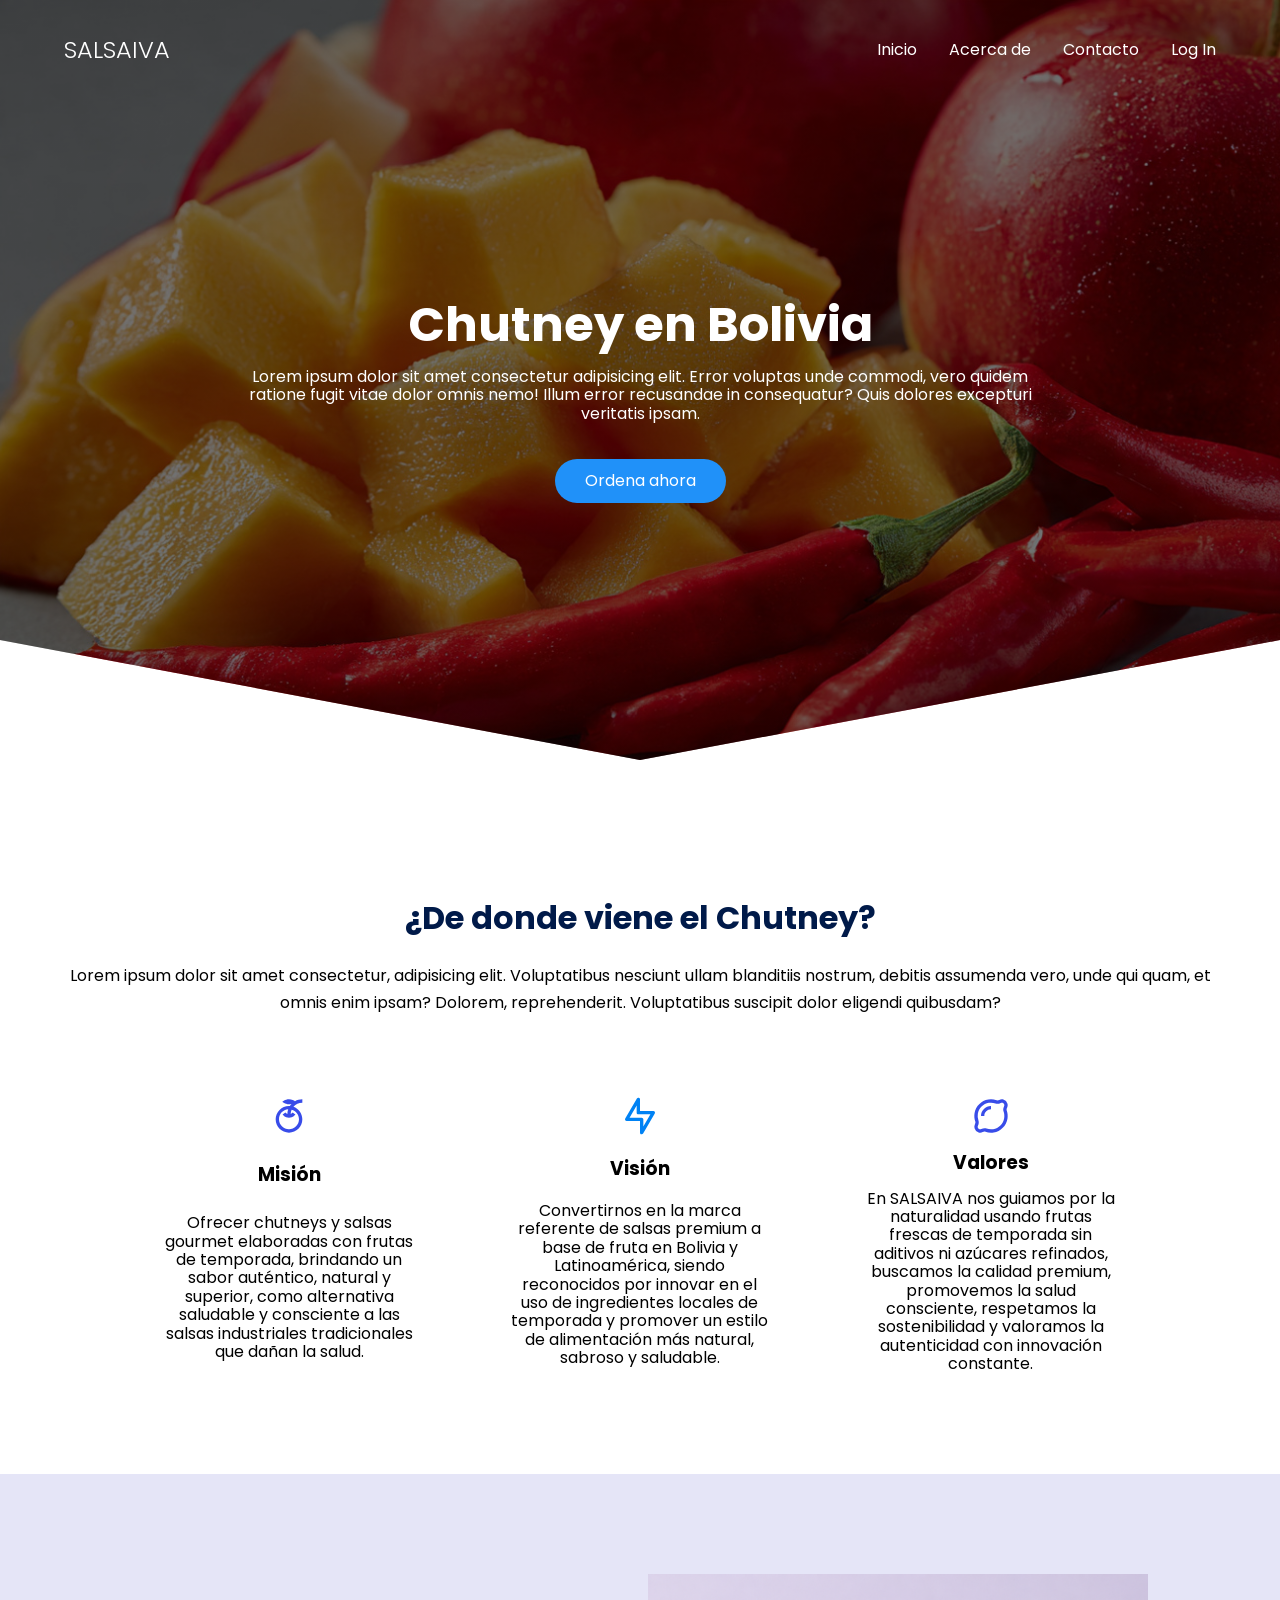
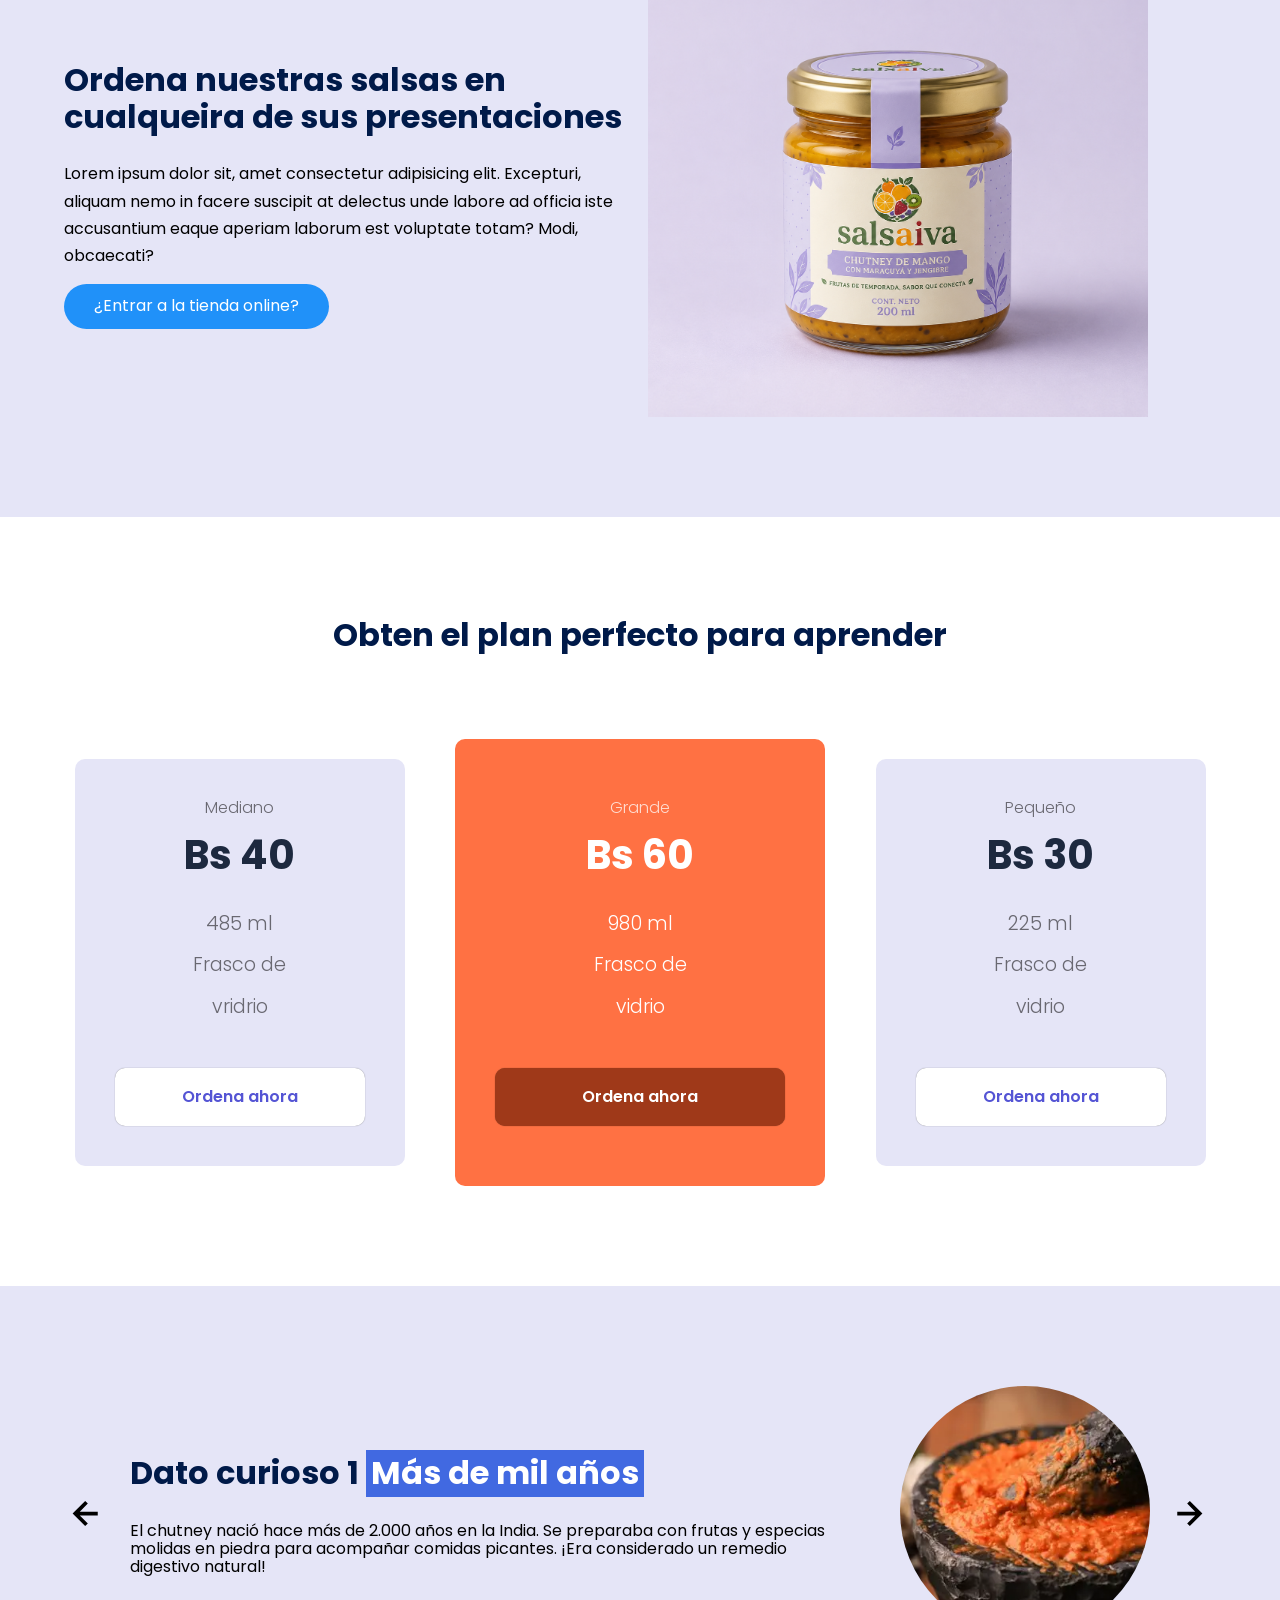
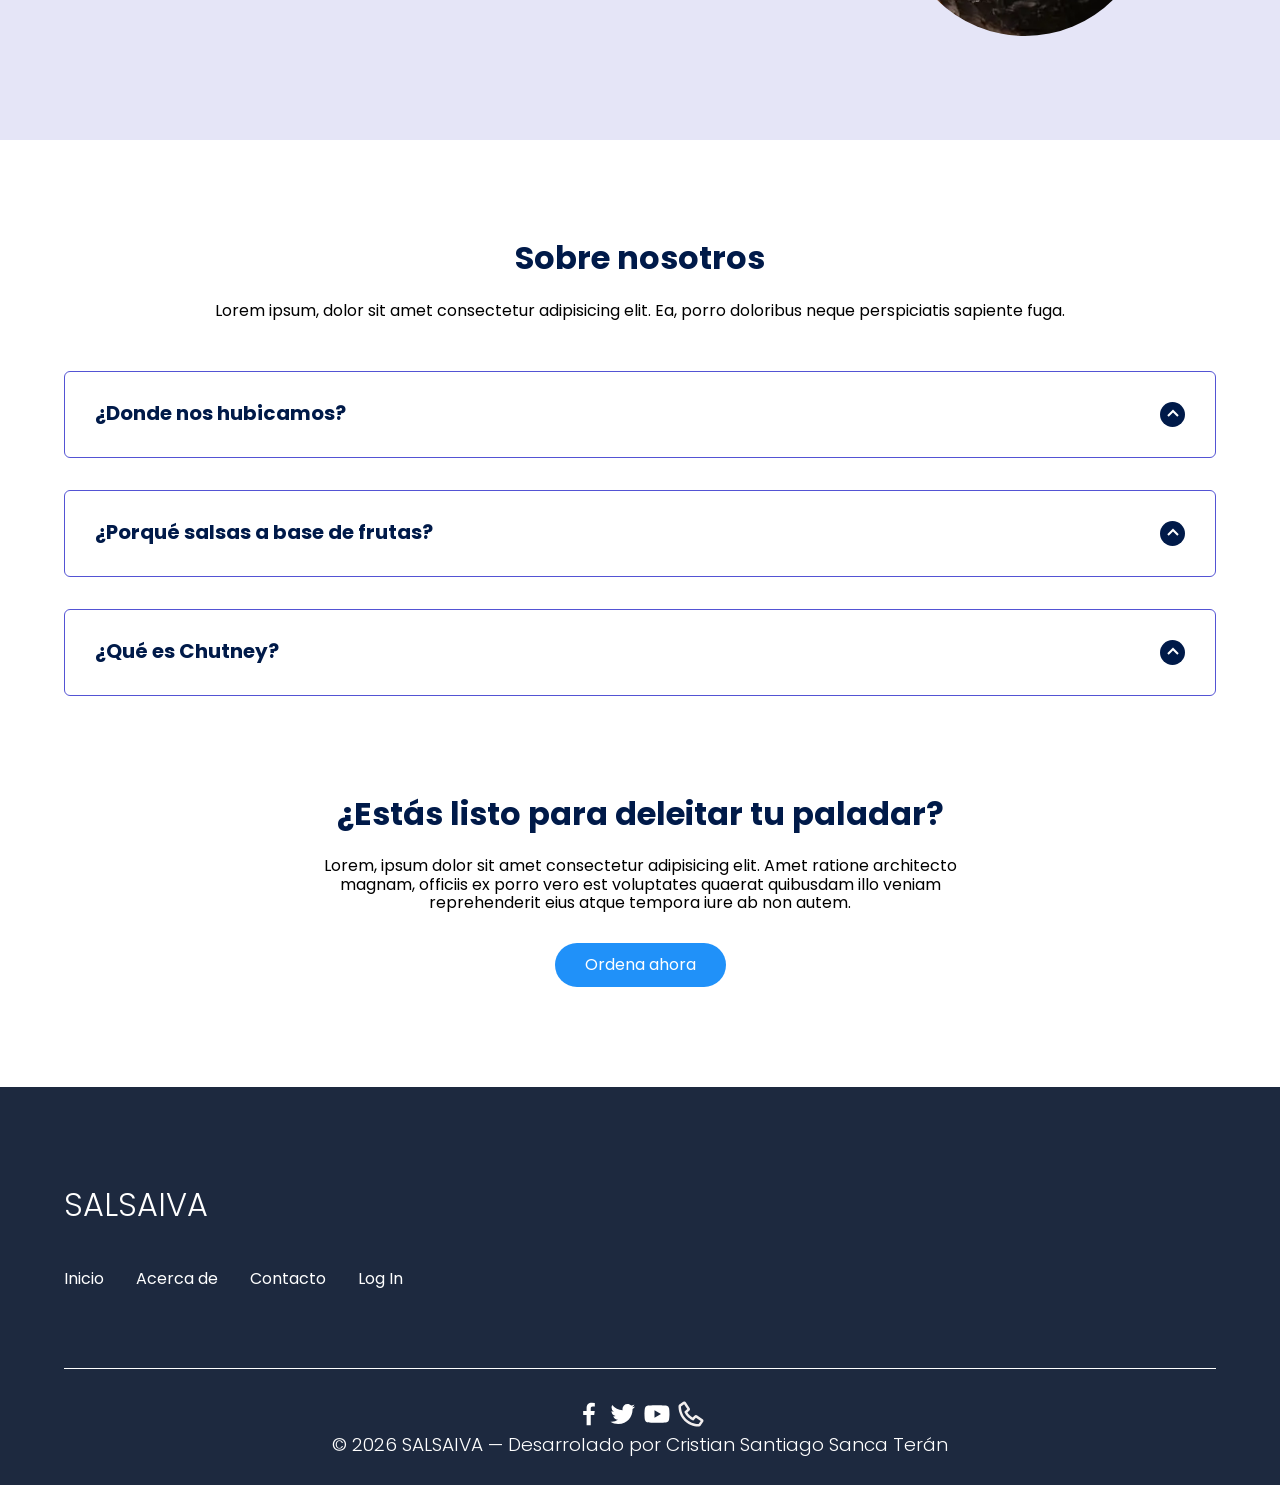
==== index.html @ 7b86fce3 "primer commit del proyecto SALSAIVA" ====
<!doctype html>
<html lang="es">
  <head>
    <meta charset="UTF-8" />
    <meta http-equiv="X-UA-Compatible" content="IE=edge" />
    <meta name="viewport" content="width=device-width, initial-scale=1.0" />
    <title>SALSAIVA</title>
    <link rel="shortcut icon" href="./images/Logos/favicon-32x32-removebg-preview.png" type="image/x-icon" />
    <link rel="stylesheet" href="./css/normalize.css" />
    <link rel="stylesheet" href="./css/estilos.css" />


  <body>
    <header class="hero">
      <nav class="nav container">
        <div class="nav__logo">
          <h2 class="nav__title">SALSAIVA</h2>
        </div>

        <ul class="nav__link nav__link--menu">
          <li class="nav__items">
            <a href="#" class="nav__links">Inicio</a>
          </li>
          <li class="nav__items">
            <a href="#" class="nav__links">Acerca de</a>
          </li>
          <li class="nav__items">
            <a href="#" class="nav__links">Contacto</a>
          </li>
          <li class="nav__items">
            <a href="login.html" class="nav__links">Log In</a>
          </li>

          <img src="./images/svg/close.svg" class="nav__close" />
        </ul>

        <div class="nav__menu">
          <img src="./images/svg/menu.svg" class="nav__img" />
        </div>
      </nav>

      <section class="hero__container container">
        <h1 class="hero__title">Chutney en Bolivia</h1>
        <p class="hero__paragraph">
          Lorem ipsum dolor sit amet consectetur adipisicing elit. Error voluptas unde commodi, vero quidem ratione fugit vitae dolor omnis nemo! Illum error recusandae in consequatur? Quis dolores excepturi veritatis ipsam.
        </p>
        <a href="login.html" class="cta">Ordena ahora</a>
      </section>
    </header>

    <main>
      <section class="container about">
        <h2 class="subtitle">¿De donde viene el Chutney?</h2>
        <p class="about__paragraph">
          Lorem ipsum dolor sit amet consectetur, adipisicing elit. Voluptatibus nesciunt ullam blanditiis nostrum, debitis assumenda vero, unde qui quam, et omnis enim ipsam? Dolorem, reprehenderit. Voluptatibus suscipit dolor eligendi quibusdam?
        </p>

        <div class="about__main">
          <article class="about__icons">
            <img src="./images/svg/tomate.svg" class="about__icon" />
            <h3 class="about__title">Misión</h3>
            <p class="about__paragrah">
              Ofrecer chutneys y salsas gourmet elaboradas con frutas de temporada, brindando un sabor auténtico, natural y superior, como alternativa saludable y consciente a las salsas industriales tradicionales que dañan la salud.
            </p>
          </article>

          <article class="about__icons">
            <img src="./images/svg/bolt-alt.svg" class="about__icon" />
            <h3 class="about__title">Visión</h3>
            <p class="about__paragrah">
              Convertirnos en la marca referente de salsas premium a base de fruta en Bolivia y Latinoamérica, siendo reconocidos por innovar en el uso de ingredientes locales de temporada y promover un estilo de alimentación más natural, sabroso y saludable.
            </p>
          </article>

          <article class="about__icons">
            <img src="./images/svg/lemon.svg" class="about__icon" />
            <h3 class="about__title">Valores</h3>
            <p class="about__paragrah">
              En SALSAIVA nos guiamos por la naturalidad usando frutas frescas de temporada sin aditivos ni azúcares refinados, buscamos la calidad premium, promovemos la salud consciente, respetamos la sostenibilidad y valoramos la autenticidad con innovación constante.
            </p>
          </article>
        </div>
      </section>

      <section class="knowledge">
        <div class="knowledge__container container">
          <div class="knowledege__texts">
            <h2 class="subtitle">
               Ordena nuestras salsas en cualqueira de sus presentaciones
            </h2>
            <p class="knowledge__paragraph">
              Lorem ipsum dolor sit, amet consectetur adipisicing elit.
              Excepturi, aliquam nemo in facere suscipit at delectus unde labore
              ad officia iste accusantium eaque aperiam laborum est voluptate
              totam? Modi, obcaecati?
            </p>
            <a href="login.html" class="cta">¿Entrar a la tienda online?</a>
          </div>

          <figure class="knowledge__picture">
            <img src="./images/imágenes/frasco.png" class="knowledge__img" />
          </figure>
        </div>
      </section>

      <section class="price container">
        <h2 class="subtitle">Obten el plan perfecto para aprender</h2>

        <div class="price__table">
          <div class="price__element">
            <p class="price__name">Mediano</p>
            <h3 class="price__price">Bs 40</h3>

            <div class="price__items">
              <p class="price__features">485 ml</p>
              <p class="price__features">Frasco de</p>
              <p class="price__features">vridrio</p>
            </div>

            <a href="login.html" class="price__cta">Ordena ahora</a>
          </div>

          <div class="price__element price__element--best">
            <p class="price__name">Grande</p>
            <h3 class="price__price">Bs 60</h3>

            <div class="price__items">
              <p class="price__features">980 ml</p>
              <p class="price__features">Frasco de</p>
              <p class="price__features">vidrio</p>
            </div>

            <a href="login.html" class="price__cta">Ordena ahora</a>
          </div>

          <div class="price__element">
            <p class="price__name">Pequeño</p>
            <h3 class="price__price">Bs 30</h3>

            <div class="price__items">
              <p class="price__features">225 ml</p>
              <p class="price__features">Frasco de</p>
              <p class="price__features">vidrio</p>
            </div>

            <a href="login.html" class="price__cta">Ordena ahora</a>
          </div>
        </div>
      </section>

      <section class="testimony">
        <div class="testimony__container container">
          <img
            src="./images/svg/leftarrow.svg"
            class="testimony__arrow"
            id="before"
          />

          <section class="testimony__body testimony__body--show" data-id="1">
            <div class="testimony__texts">
              <h2 class="subtitle">
                Dato curioso 1
                <span class="testimony__course">Más de mil años</span>
              </h2>
              <p class="testimony__review">
                El chutney nació hace más de 2.000 años en la India. Se preparaba con frutas y especias molidas en piedra para acompañar comidas picantes.
¡Era considerado un remedio digestivo natural!
              </p>
            </div>

            <figure class="testimony__picture">
              <img src="./images/imágenes/mortero.jpg" class="testimony__img" />
            </figure>
          </section>

          <section class="testimony__body" data-id="2">
            <div class="testimony__texts">
              <h2 class="subtitle">
                Dato curioso 2
                <span class="testimony__course">La versión Británica</span>
              </h2>
              <p class="testimony__review">
               Los británicos adaptaron el chutney durante la colonización agregando vinagre y azúcar para conservarlo.
Así nació el chutney dulce que hoy acompaña quesos y carnes.
            </div>

            <figure class="testimony__picture">
              <img src="./images/imágenes/britanico.jpg" class="testimony__img" />
            </figure>
          </section>

          <section class="testimony__body" data-id="3">
            <div class="testimony__texts">
              <h2 class="subtitle">
                Dato curioso 3
                <span class="testimony__course">El chutney Moderno</span>
              </h2>
              <p class="testimony__review">
                Hoy el chutney se prepara en todo el mundo con ingredientes locales: mango, piña, ají locoto o incluso tomate.
¡Cada país le da su toque único!
              </p>
            </div>

            <figure class="testimony__picture">
              <img src="./images/imágenes/actualch.jpg" class="testimony__img" />
            </figure>
          </section>

          
          <img
            src="./images/svg/rightarrow.svg"
            class="testimony__arrow"
            id="next"
          />
        </div>
      </section>

      <section class="questions container">
        <h2 class="subtitle">Sobre nosotros</h2>
        <p class="questions__paragraph">
          Lorem ipsum, dolor sit amet consectetur adipisicing elit. Ea, porro
          doloribus neque perspiciatis sapiente fuga.
        </p>

        <section class="questions__container">
          <article class="questions__padding">
            <div class="questions__answer">
              <h3 class="questions__title">
               ¿Donde nos hubicamos?
                <span class="questions__arrow">
                  <img src="./images/svg/arrow.svg" class="questions__img" />
                </span>
              </h3>

              <p class="questions__show">
                Lorem ipsum, dolor sit amet consectetur adipisicing elit. Quos
                facere, quidem eum id excepturi assumenda explicabo nam
                accusamus veritatis voluptates eveniet adipisci, dicta nihil
                nemo modi possimus officiis quam atque? Lorem ipsum, dolor sit
                amet consectetur adipisicing elit. Quos facere, quidem eum id
                excepturi assumenda explicabo nam accusamus veritatis voluptates
                eveniet adipisci, dicta nihil nemo modi possimus officiis quam
                atque?
              </p>
            </div>
          </article>

          <article class="questions__padding">
            <div class="questions__answer">
              <h3 class="questions__title">
                ¿Porqué salsas a base de frutas?
                <span class="questions__arrow">
                  <img src="./images/svg/arrow.svg" class="questions__img" />
                </span>
              </h3>

              <p class="questions__show">
                Lorem ipsum, dolor sit amet consectetur adipisicing elit. Quos
                facere, quidem eum id excepturi assumenda explicabo nam
                accusamus veritatis voluptates eveniet adipisci, dicta nihil
                nemo modi possimus officiis quam atque? Lorem ipsum, dolor sit
                amet consectetur adipisicing elit. Quos facere, quidem eum id
                excepturi assumenda explicabo nam accusamus veritatis voluptates
                eveniet adipisci, dicta nihil nemo modi possimus officiis quam
                atque?
              </p>
            </div>
          </article>

          <article class="questions__padding">
            <div class="questions__answer">
              <h3 class="questions__title">
                ¿Qué es Chutney?
                <span class="questions__arrow">
                  <img src="./images/svg/arrow.svg" class="questions__img" />
                </span>
              </h3>

              <p class="questions__show">
                Lorem ipsum, dolor sit amet consectetur adipisicing elit. Quos
                facere, quidem eum id excepturi assumenda explicabo nam
                accusamus veritatis voluptates eveniet adipisci, dicta nihil
                nemo modi possimus officiis quam atque? Lorem ipsum, dolor sit
                amet consectetur adipisicing elit. Quos facere, quidem eum id
                excepturi assumenda explicabo nam accusamus veritatis voluptates
                eveniet adipisci, dicta nihil nemo modi possimus officiis quam
                atque?
              </p>
            </div>
          </article>
        </section>

        <section class="questions__offer">
          <h2 class="subtitle">¿Estás listo para deleitar tu paladar?</h2>
          <p class="questions__copy">
            Lorem, ipsum dolor sit amet consectetur adipisicing elit. Amet
            ratione architecto magnam, officiis ex porro vero est voluptates
            quaerat quibusdam illo veniam reprehenderit eius atque tempora iure
            ab non autem.
          </p>
          <a href="login.html" class="cta">Ordena ahora</a>
        </section>
      </section>
    </main>

    <footer class="footer">
      <section class="footer__container container">
        <nav class="nav nav--footer">
          <h2 class="footer__title">SALSAIVA</h2>

          <ul class="nav__link nav__link--footer">
            <li class="nav__items">
              <a href="#" class="nav__links">Inicio</a>
            </li>
            <li class="nav__items">
              <a href="#" class="nav__links">Acerca de</a>
            </li>
            <li class="nav__items">
              <a href="#" class="nav__links">Contacto</a>
            </li>
            <li class="nav__items">
              <a href="login.html" class="nav__links">Log In</a>
            </li>
          </ul>
        </nav>
      </section>

      <section class="footer__copy container">
        <div class="footer__social">
          <a href="#" class="footer__icons"
            ><img src="./images/svg/facebook.svg" class="footer__img"
          /></a>
          <a href="#" class="footer__icons"
            ><img src="./images/svg/twitter.svg" class="footer__img"
          /></a>
          <a href="#" class="footer__icons"
            ><img src="./images/svg/youtube.svg" class="footer__img"
          /></a>
           <a href="#" class="footer__icons"
            ><img src="./images/svg/phone2.svg" class="footer__img"
          /></a>
        </div>

        <h3 class="footer__copyright">
        &copy; 2026 SALSAIVA — Desarrolado por Cristian Santiago Sanca Terán
        </h3>
      </section>
    </footer>

    <script src="./js/ind.js"></script>

  </body>
</html>
---- css/estilos.css ----
@import url("https://fonts.googleapis.com/css2?family=Poppins:wght@300;400;600;700&display=swap");

:root {
  --padding-container: 100px 0;
  --color-title: #001a49;
}

body {
  font-family: "Poppins", sans-serif;
}

.container {
  width: 90%;
  max-width: 1200px;
  margin: 0 auto;
  overflow: hidden;
  padding: var(--padding-container);
}

.hero {
  width: 100%;
  height: 100vh;
  min-height: 600px;
  max-height: 800px;
  position: relative;
  display: grid;
  grid-template-rows: 100px 1fr;
  color: #fff;
}

.hero::before {
  content: "";
  position: absolute;
  top: 0;
  left: 0;
  width: 100%;
  height: 100%;
  background-image:
    linear-gradient(180deg, #0000008c 0%, #0000008c 100%),
    url("../images/imágenes/frutas.jpg");
  background-size: cover;
  clip-path: polygon(0 0, 100% 0, 100% 80%, 50% 95%, 0 80%);
  z-index: -1;
}

/* Nav */

.nav {
  --padding-container: 0;
  height: 100%;
  display: flex;
  align-items: center;
}

.nav__title {
  font-weight: 300;
}

.nav__link {
  margin-left: auto;
  padding: 0;
  display: grid;
  grid-auto-flow: column;
  grid-auto-columns: max-content;
  gap: 2em;
}

.nav__items {
  list-style: none;
}

.nav__links {
  color: #fff;
  text-decoration: none;
}

.nav__menu {
  margin-left: auto;
  cursor: pointer;
  display: none;
}

.nav__img {
  display: block;
  width: 30px;
}

.nav__close {
  display: var(--show, none);
}

/* Hero container */

.hero__container {
  max-width: 800px;
  --padding-container: 0;
  display: grid;
  grid-auto-rows: max-content;
  align-content: center;
  gap: 1em;
  padding-bottom: 100px;
  text-align: center;
}

.hero__title {
  font-size: 3rem;
}

.hero__paragraph {
  margin-bottom: 20px;
}

.cta {
  display: inline-block;
  background-color: #2091f9;
  justify-self: center;
  color: #fff;
  text-decoration: none;
  padding: 13px 30px;
  border-radius: 32px;
}

/* About */

.about {
  text-align: center;
}

.subtitle {
  color: var(--color-title);
  font-size: 2rem;
  margin-bottom: 25px;
}

.about__paragraph {
  line-height: 1.7;
}

.about__main {
  padding-top: 80px;
  display: grid;
  width: 90%;
  margin: 0 auto;
  gap: 1em;
  overflow: hidden;
  grid-template-columns: repeat(auto-fit, minmax(260px, auto));
}

.about__icons {
  display: grid;
  gap: 1em;
  justify-items: center;
  width: 260px;
  overflow: hidden;
  margin: 0 auto;
}

.about__icon {
  width: 40px;
}

/* Knowledge */

.knowledge {
  background-color: #e5e5f7;
  background-image:
    radial-gradient(#444cf7 0.5px, transparent 0.5px),
    radial-gradient(#444cf7 0.5px, #e5e5f7 0.5px);
  background-size: 20px 20px;
  background-position:
    0 0,
    10px 10px;
  overflow: hidden;
}

.knowledge__container {
  display: grid;
  grid-template-columns: 1fr 1fr;
  gap: 1em;
  align-items: center;
}

.knowledge__picture {
  max-width: 500px;
}

.knowledge__paragraph {
  line-height: 1.7;
  margin-bottom: 15px;
}

.knowledge__img {
  width: 100%;
  display: block;
}

/* price */

.price {
  text-align: center;
}

.price__table {
  padding-top: 60px;
  display: flex;
  flex-wrap: wrap;
  gap: 2.5em;
  justify-content: space-evenly;
  align-items: center;
}

.price__element {
  background-color: #e5e5f7;
  text-align: center;
  border-radius: 10px;
  width: 330px;
  padding: 40px;
  --color-plan: #696871;
  --color-price: #1d293f;
  --bg-cta: #fff;
  --color-cta: #5454d4;
  --color-items: #696871;
}

.price__element--best {
  width: 370px;
  padding: 60px 40px;
  background-color: #ff7143;
  --color-plan: rgb(255 255 255 / 75%);
  --color-price: #fff;
  --bg-cta: #9f3919;
  --color-cta: #fff;
  --color-items: #fff;
}

.price__name {
  color: var(--color-plan);
  margin-bottom: 15px;
  font-weight: 300;
}

.price__price {
  font-size: 2.5rem;
  color: var(--color-price);
}

.price__items {
  margin-top: 35px;
  display: grid;
  gap: 1em;
  font-weight: 300;
  font-size: 1.2rem;
  margin-bottom: 50px;
  color: var(--color-items);
}

.price__cta {
  display: block;
  padding: 20px 0;
  border-radius: 10px;
  text-decoration: none;
  background-color: var(--bg-cta);
  font-weight: 600;
  color: var(--color-cta);
  box-shadow: 0 0 1px rgba(0, 0, 0, 0.5);
}

/* Testimony */

.testimony {
  background-color: #e5e5f7;
}

.testimony__container {
  display: grid;
  grid-template-columns: 50px 1fr 50px;
  gap: 1em;
  align-items: center;
}

.testimony__body {
  display: grid;
  grid-template-columns: 1fr max-content;
  justify-content: space-between;
  align-items: center;
  gap: 2em;
  grid-column: 2/3;
  grid-row: 1/2;
  opacity: 0;
  pointer-events: none;
}

.testimony__body--show {
  pointer-events: unset;
  opacity: 1;
  transition: opacity 1.5s ease-in-out;
}

.testimony__img {
  width: 250px;
  height: 250px;
  border-radius: 50%;
  object-fit: cover;
  object-position: 50% 30%;
}

.testimony__texts {
  max-width: 700px;
}

.testimony__course {
  background-color: royalblue;
  color: #fff;
  display: inline-block;
  padding: 5px;
}

.testimony__arrow {
  width: 90%;
  cursor: pointer;
}

/* Questions */

.questions {
  text-align: center;
}

.questions__container {
  display: grid;
  gap: 2em;
  padding-top: 50px;
  padding-bottom: 100px;
}

.questions__padding {
  padding: 0;
  transition: padding 0.3s;
  border: 1px solid #5454d4;
  border-radius: 6px;
}

.questions__padding--add {
  padding-bottom: 30px;
}

.questions__answer {
  padding: 0 30px 0;
  overflow: hidden;
}

.questions__title {
  text-align: left;
  display: flex;
  font-size: 20px;
  padding: 30px 0 30px;
  cursor: pointer;
  color: var(--color-title);
  justify-content: space-between;
}

.questions__arrow {
  border-radius: 50%;
  background-color: var(--color-title);
  width: 25px;
  height: 25px;
  display: flex;
  justify-content: center;
  align-items: center;
  align-self: flex-end;
  margin-left: 10px;
  transition: transform 0.3s;
}

.questions__arrow--rotate {
  transform: rotate(180deg);
}

.questions__show {
  text-align: left;
  height: 0;
  transition: height 0.3s;
}

.questions__img {
  display: block;
}

.questions__copy {
  width: 60%;
  margin: 0 auto;
  margin-bottom: 30px;
}

/* Footer */

.footer {
  background-color: #1d293f;
}

.footer__title {
  font-weight: 300;
  font-size: 2rem;
  margin-bottom: 30px;
}

.footer__title,
.footer__newsletter {
  color: #fff;
}

.footer__container {
  display: flex;
  justify-content: space-between;
  align-items: center;
  border-bottom: 1px solid #fff;
  padding-bottom: 60px;
}

.nav--footer {
  padding-bottom: 20px;
  display: grid;
  gap: 1em;
  grid-auto-flow: row;
  height: 100%;
}

.nav__link--footer {
  display: flex;
  margin: 0;
  margin-right: 20px;
  flex-wrap: wrap;
}

.footer__inputs {
  margin-top: 10px;
  display: flex;
  overflow: hidden;
}

.footer__input {
  background-color: #fff;
  height: 50px;
  display: block;
  padding-left: 10px;
  border-radius: 6px;
  font-size: 1rem;
  outline: none;
  border: none;
  margin-right: 16px;
}

.footer__submit {
  margin-left: auto;
  display: inline-block;
  height: 50px;
  padding: 0 20px;
  background-color: #2091f9;
  border: none;
  font-size: 1rem;
  color: #fff;
  border-radius: 6px;
  cursor: pointer;
}

.footer__copy {
  --padding-container: 30px 0;
  text-align: center;
  color: #fff;
}

.footer__copyright {
  font-weight: 300;
}

.footer__icons {
  margin-bottom: 10px;
}

.footer__img {
  width: 30px;
}

/* Media queries */

@media (max-width: 800px) {
  .nav__menu {
    display: block;
  }

  .nav__link--menu {
    position: fixed;
    background-color: #000;
    top: 0;
    left: 0;
    height: 100%;
    width: 100%;
    display: flex;
    flex-direction: column;
    justify-content: space-evenly;
    align-items: center;
    z-index: 100;
    opacity: 0;
    pointer-events: none;
    transition: 0.7s opacity;
  }

  .nav__link--show {
    --show: block;
    opacity: 1;
    pointer-events: unset;
  }

  .nav__close {
    position: absolute;
    top: 30px;
    right: 30px;
    width: 30px;
    cursor: pointer;
  }

  .hero__title {
    font-size: 2.5rem;
  }

  .about__main {
    gap: 2em;
  }

  .about__icons:last-of-type {
    grid-column: 1/-1;
  }

  .knowledge__container {
    grid-template-columns: 1fr;
    grid-template-rows: max-content 1fr;
    gap: 3em;
    text-align: center;
  }

  .knowledge__picture {
    grid-row: 1/2;
    justify-self: center;
  }

  .testimony__container {
    grid-template-columns: 30px 1fr 30px;
  }

  .testimony__body {
    grid-template-columns: 1fr;
    grid-template-rows: max-content max-content;
    gap: 3em;
    justify-items: center;
  }

  .testimony__img {
    width: 200px;
    height: 200px;
  }

  .questions__copy {
    width: 100%;
  }

  .footer__container {
    flex-wrap: wrap;
  }

  .nav--footer {
    width: 100%;
    justify-items: center;
  }

  .nav__link--footer {
    width: 100%;
    justify-content: space-evenly;
    margin: 0;
  }

  .footer__form {
    width: 100%;
    justify-content: space-evenly;
  }

  .footer__input {
    flex: 1;
  }
}

@media (max-width: 600px) {
  .hero__title {
    font-size: 2rem;
  }

  .hero__paragraph {
    font-size: 1rem;
  }

  .subtitle {
    font-size: 1.8rem;
  }

  .price__element {
    width: 90%;
  }

  .price__element--best {
    width: 90%;
    /* padding: 40px; */
  }

  .price__price {
    font-size: 2rem;
  }

  .testimony {
    --padding-container: 60px 0;
  }

  .testimony__container {
    grid-template-columns: 28px 1fr 28px;
    gap: 0.9em;
  }

  .testimony__arrow {
    width: 100%;
  }

  .testimony__course {
    margin-top: 15px;
  }

  .questions__title {
    font-size: 1rem;
  }

  .footer__title {
    justify-self: start;
    margin-bottom: 15px;
  }

  .nav--footer {
    padding-bottom: 60px;
  }

  .nav__link--footer {
    justify-content: space-between;
  }

  .footer__inputs {
    flex-wrap: wrap;
  }

  .footer__input {
    flex-basis: 100%;
    margin: 0;
    margin-bottom: 16px;
  }

  .footer__submit {
    margin-right: auto;
    margin-left: 0;

    /* 
        margin:0;
        width: 100%;
        */
  }
}
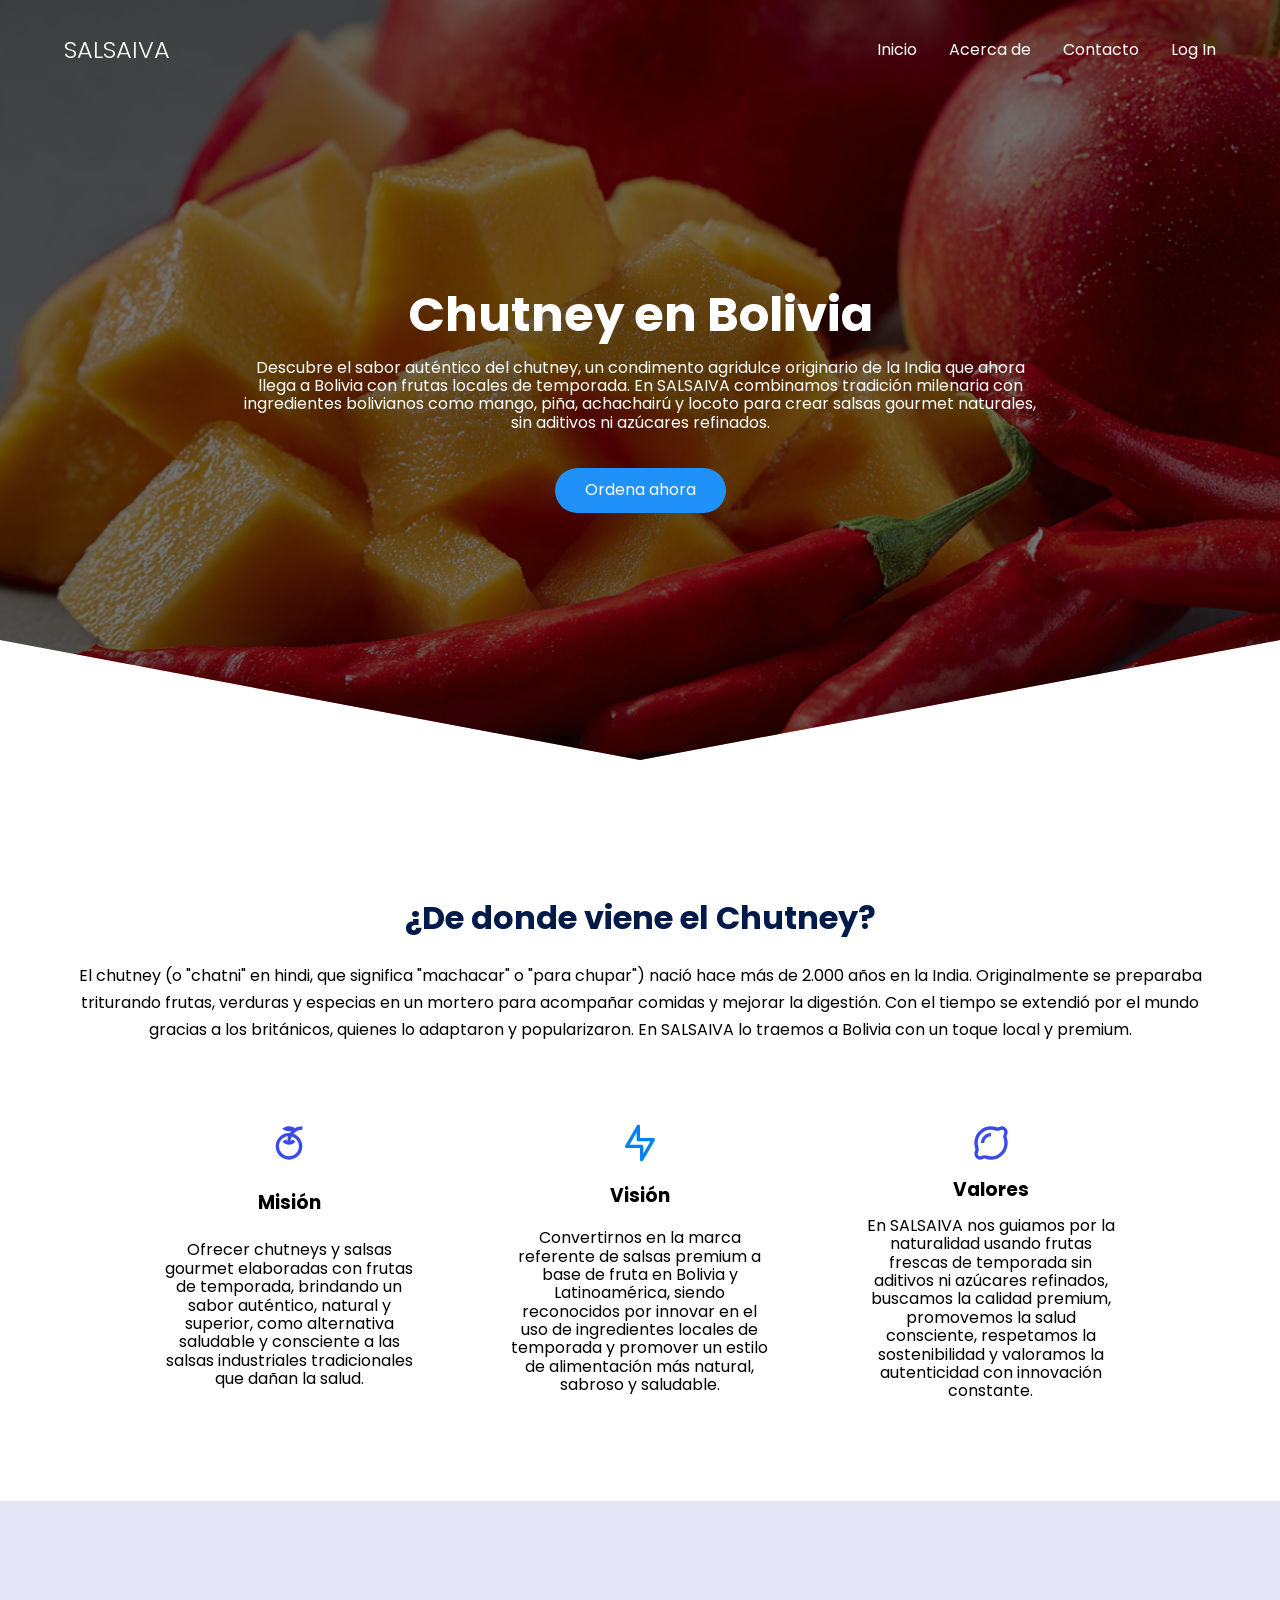
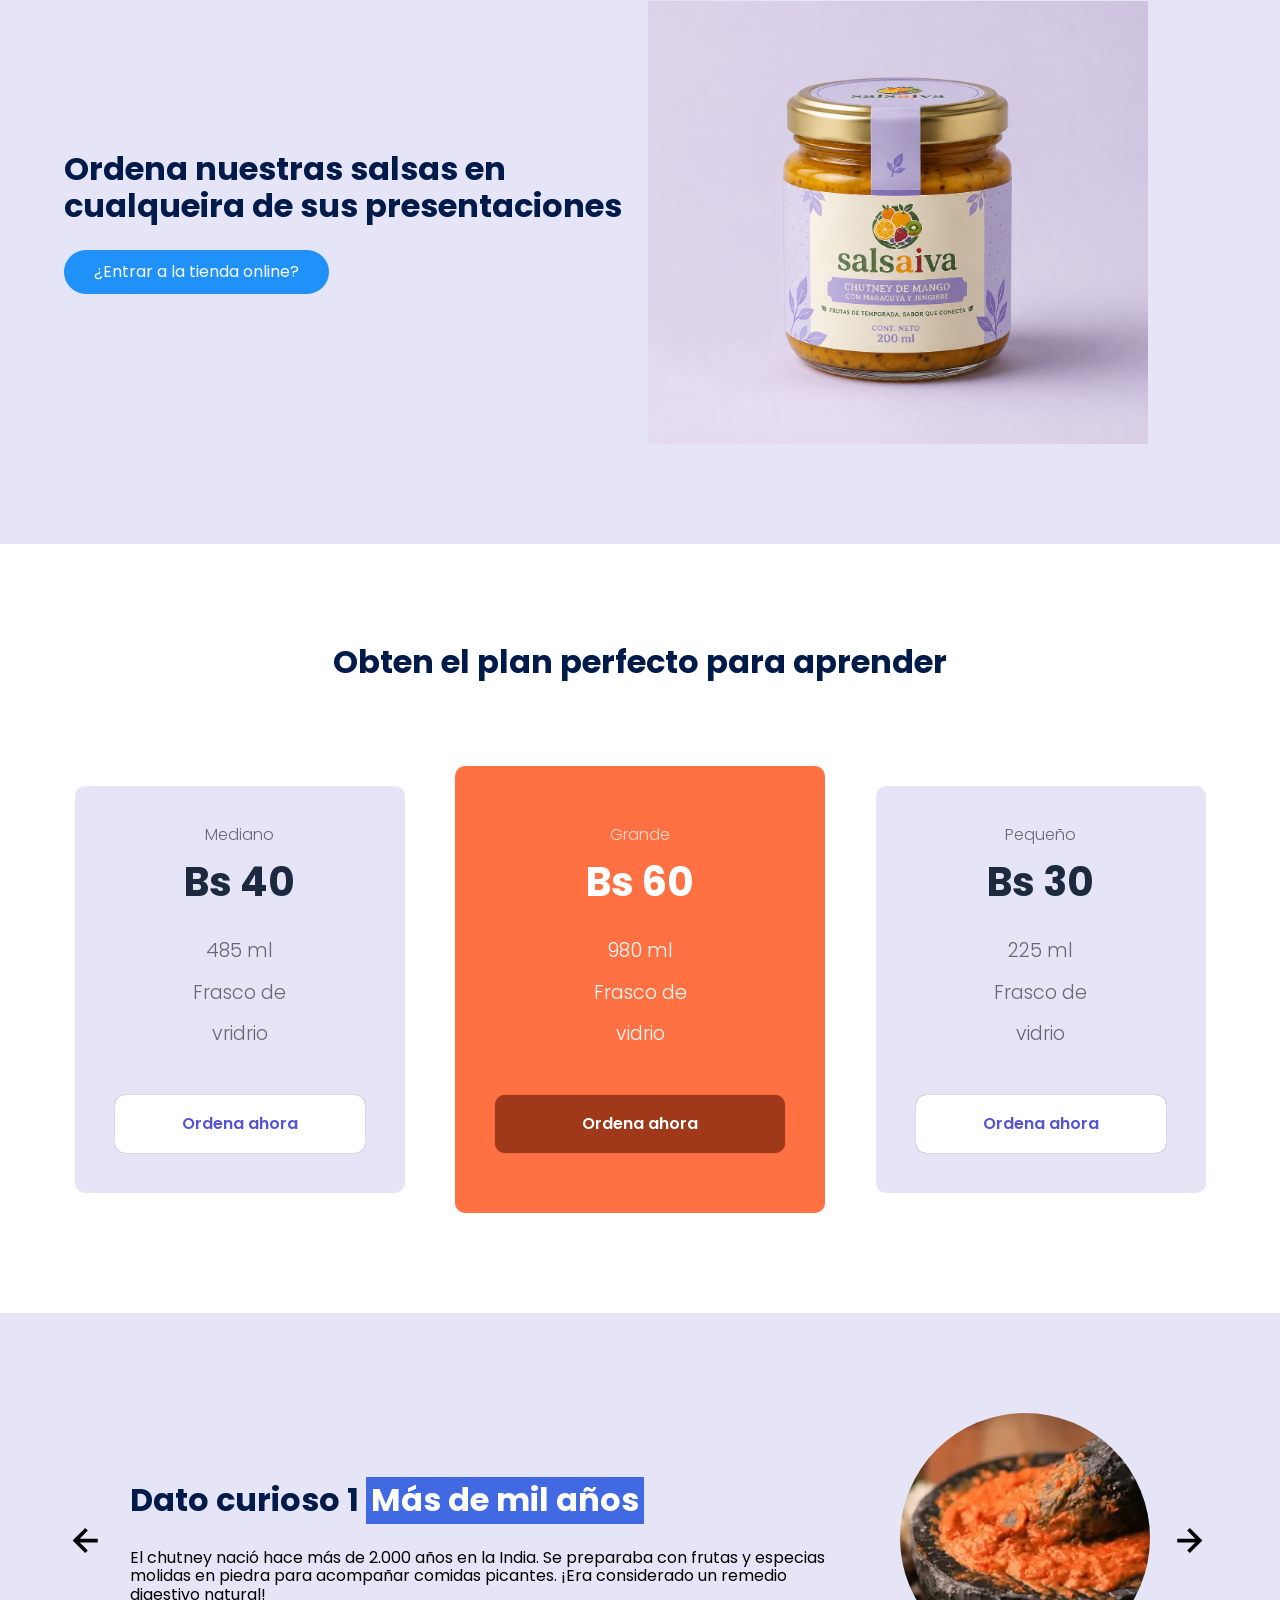
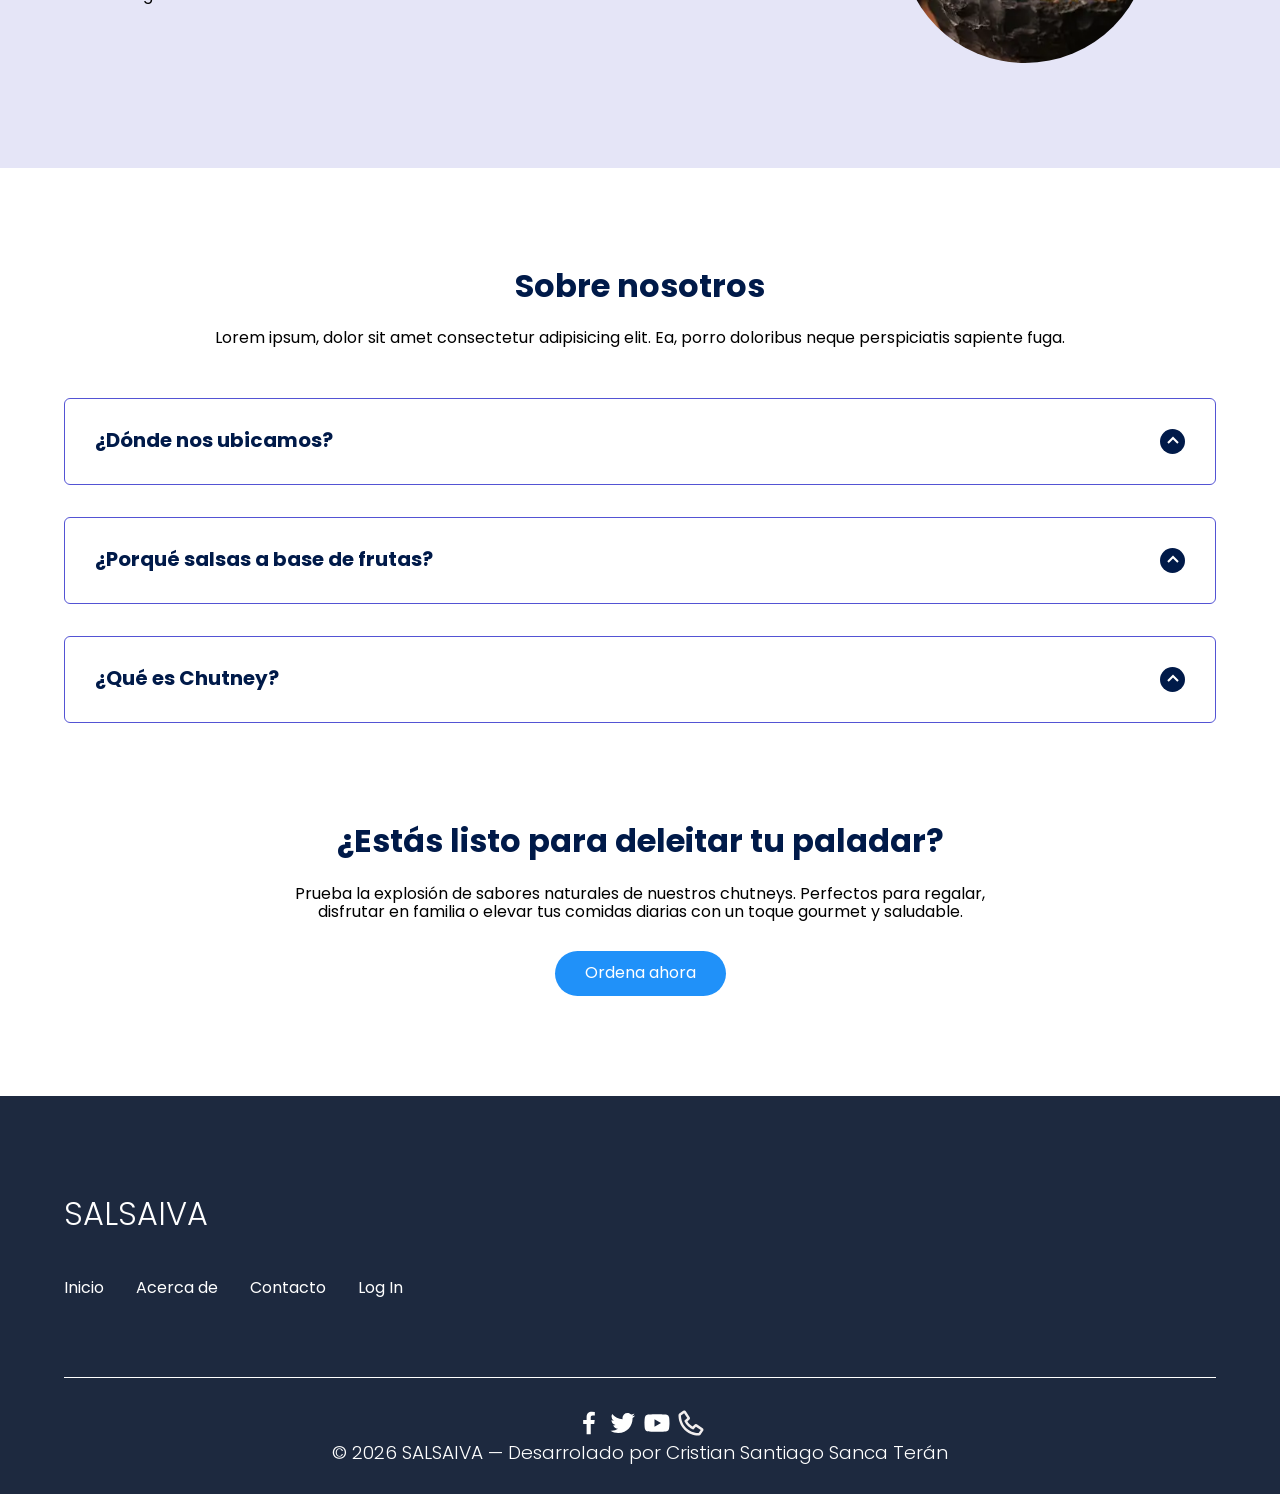
==== commit 78c58d2e: "Separación de clientes y admins" ====
--- a/index.html
+++ b/index.html
@@ -42,7 +42,7 @@
       <section class="hero__container container">
         <h1 class="hero__title">Chutney en Bolivia</h1>
         <p class="hero__paragraph">
-          Lorem ipsum dolor sit amet consectetur adipisicing elit. Error voluptas unde commodi, vero quidem ratione fugit vitae dolor omnis nemo! Illum error recusandae in consequatur? Quis dolores excepturi veritatis ipsam.
+          Descubre el sabor auténtico del chutney, un condimento agridulce originario de la India que ahora llega a Bolivia con frutas locales de temporada. En SALSAIVA combinamos tradición milenaria con ingredientes bolivianos como mango, piña, achachairú y locoto para crear salsas gourmet naturales, sin aditivos ni azúcares refinados.
         </p>
         <a href="login.html" class="cta">Ordena ahora</a>
       </section>
@@ -52,7 +52,7 @@
       <section class="container about">
         <h2 class="subtitle">¿De donde viene el Chutney?</h2>
         <p class="about__paragraph">
-          Lorem ipsum dolor sit amet consectetur, adipisicing elit. Voluptatibus nesciunt ullam blanditiis nostrum, debitis assumenda vero, unde qui quam, et omnis enim ipsam? Dolorem, reprehenderit. Voluptatibus suscipit dolor eligendi quibusdam?
+          El chutney (o "chatni" en hindi, que significa "machacar" o "para chupar") nació hace más de 2.000 años en la India. Originalmente se preparaba triturando frutas, verduras y especias en un mortero para acompañar comidas y mejorar la digestión. Con el tiempo se extendió por el mundo gracias a los británicos, quienes lo adaptaron y popularizaron. En SALSAIVA lo traemos a Bolivia con un toque local y premium.
         </p>
 
         <div class="about__main">
@@ -89,10 +89,7 @@
                Ordena nuestras salsas en cualqueira de sus presentaciones
             </h2>
             <p class="knowledge__paragraph">
-              Lorem ipsum dolor sit, amet consectetur adipisicing elit.
-              Excepturi, aliquam nemo in facere suscipit at delectus unde labore
-              ad officia iste accusantium eaque aperiam laborum est voluptate
-              totam? Modi, obcaecati?
+              
             </p>
             <a href="login.html" class="cta">¿Entrar a la tienda online?</a>
           </div>
@@ -223,24 +220,26 @@
         </p>
 
         <section class="questions__container">
-          <article class="questions__padding">
+         <article class="questions__padding">
             <div class="questions__answer">
               <h3 class="questions__title">
-               ¿Donde nos hubicamos?
+               ¿Dónde nos ubicamos?
                 <span class="questions__arrow">
                   <img src="./images/svg/arrow.svg" class="questions__img" />
                 </span>
               </h3>
 
               <p class="questions__show">
-                Lorem ipsum, dolor sit amet consectetur adipisicing elit. Quos
-                facere, quidem eum id excepturi assumenda explicabo nam
-                accusamus veritatis voluptates eveniet adipisci, dicta nihil
-                nemo modi possimus officiis quam atque? Lorem ipsum, dolor sit
-                amet consectetur adipisicing elit. Quos facere, quidem eum id
-                excepturi assumenda explicabo nam accusamus veritatis voluptates
-                eveniet adipisci, dicta nihil nemo modi possimus officiis quam
-                atque?
+                Nuestro punto operativo y de administración se encuentra en la ciudad de Cochabamba, en la zona norte-oeste, específicamente entre las avenidas Ingavi y Melchor Pérez de Olguín (a tres cuadras del surtidor Petrogas de Bolivia). Al ser un modelo de negocio híbrido, operamos exclusivamente bajo la modalidad de venta digital y entregas bajo pedido.
+                <br><br>
+                <span style="display: block; text-align: center;">
+                  <strong style="display: block; margin-bottom: 10px; font-weight: normal; font-style: italic;">
+                    (Haz clic en el mapa de abajo para abrir la ruta en Google Maps)
+                  </strong>
+                  <a href="https://maps.app.goo.gl/aLKutz548LmWPV1w8" target="_blank" rel="noopener noreferrer" style="display: inline-block;">
+                    <img src="./images/imágenes/ubicacion.png" alt="Mapa" style="width: 100%; max-width: 400px; border-radius: 8px; box-shadow: 0 4px 6px rgba(0,0,0,0.1);" />
+                  </a>
+                </span>
               </p>
             </div>
           </article>
@@ -255,14 +254,7 @@
               </h3>
 
               <p class="questions__show">
-                Lorem ipsum, dolor sit amet consectetur adipisicing elit. Quos
-                facere, quidem eum id excepturi assumenda explicabo nam
-                accusamus veritatis voluptates eveniet adipisci, dicta nihil
-                nemo modi possimus officiis quam atque? Lorem ipsum, dolor sit
-                amet consectetur adipisicing elit. Quos facere, quidem eum id
-                excepturi assumenda explicabo nam accusamus veritatis voluptates
-                eveniet adipisci, dicta nihil nemo modi possimus officiis quam
-                atque?
+               Las salsas a base de frutas como el chutney son más saludables, ricas en antioxidantes, fibra y vitaminas naturales. A diferencia de las salsas industriales, no contienen conservantes ni azúcares refinados. Además, el equilibrio agridulce realza el sabor de carnes, quesos, arroces y platos bolivianos tradicionales, convirtiéndolo en una opción gourmet y consciente.
               </p>
             </div>
           </article>
@@ -277,14 +269,7 @@
               </h3>
 
               <p class="questions__show">
-                Lorem ipsum, dolor sit amet consectetur adipisicing elit. Quos
-                facere, quidem eum id excepturi assumenda explicabo nam
-                accusamus veritatis voluptates eveniet adipisci, dicta nihil
-                nemo modi possimus officiis quam atque? Lorem ipsum, dolor sit
-                amet consectetur adipisicing elit. Quos facere, quidem eum id
-                excepturi assumenda explicabo nam accusamus veritatis voluptates
-                eveniet adipisci, dicta nihil nemo modi possimus officiis quam
-                atque?
+               El chutney es un condimento agridulce originario de la India, elaborado con frutas o verduras cocidas lentamente con vinagre, azúcar natural y especias. Puede ser suave, picante o intenso según los ingredientes. En SALSAIVA lo hacemos con frutas bolivianas de temporada para ofrecerte una versión fresca, natural y llena de sabor.
               </p>
             </div>
           </article>
@@ -293,12 +278,11 @@
         <section class="questions__offer">
           <h2 class="subtitle">¿Estás listo para deleitar tu paladar?</h2>
           <p class="questions__copy">
-            Lorem, ipsum dolor sit amet consectetur adipisicing elit. Amet
-            ratione architecto magnam, officiis ex porro vero est voluptates
-            quaerat quibusdam illo veniam reprehenderit eius atque tempora iure
-            ab non autem.
+            Prueba la explosión de sabores naturales de nuestros chutneys. Perfectos para regalar, disfrutar en familia o elevar tus comidas diarias con un toque gourmet y saludable.
           </p>
           <a href="login.html" class="cta">Ordena ahora</a>
+          </p>
+         
         </section>
       </section>
     </main>
